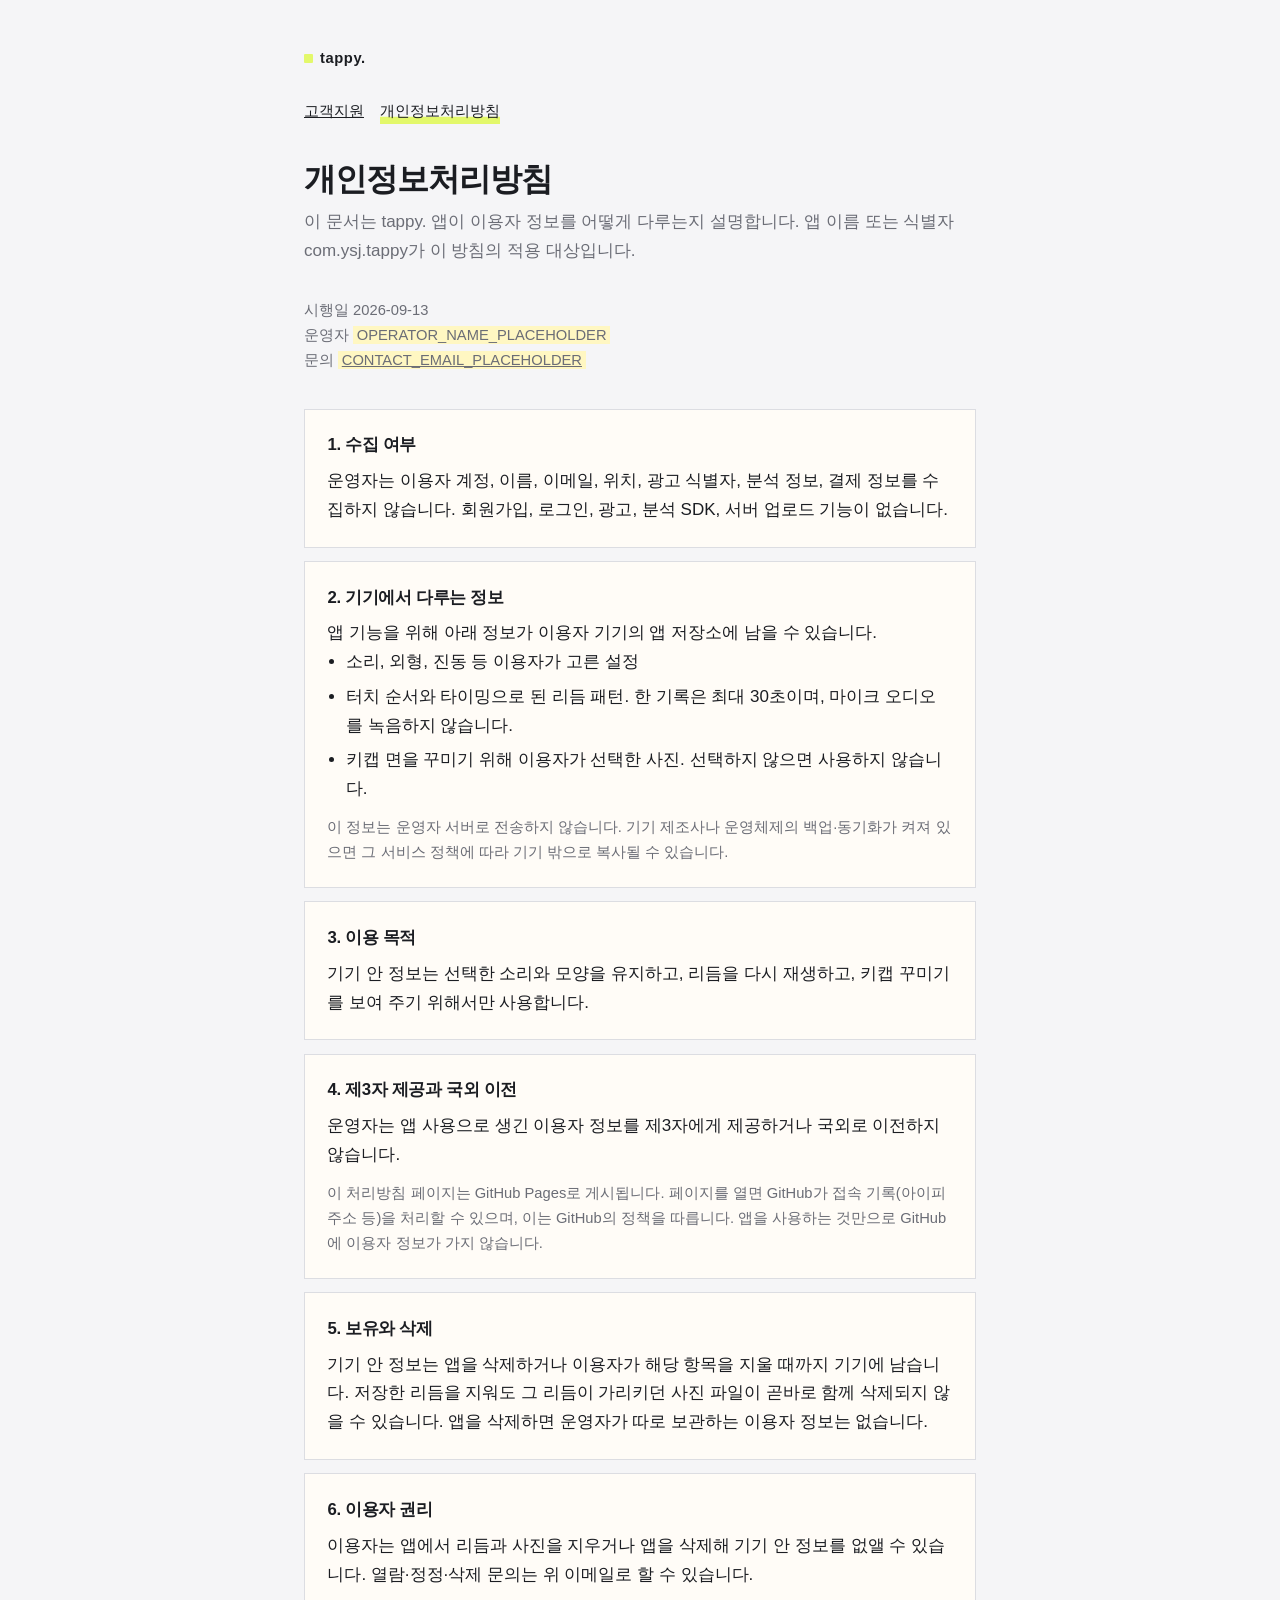
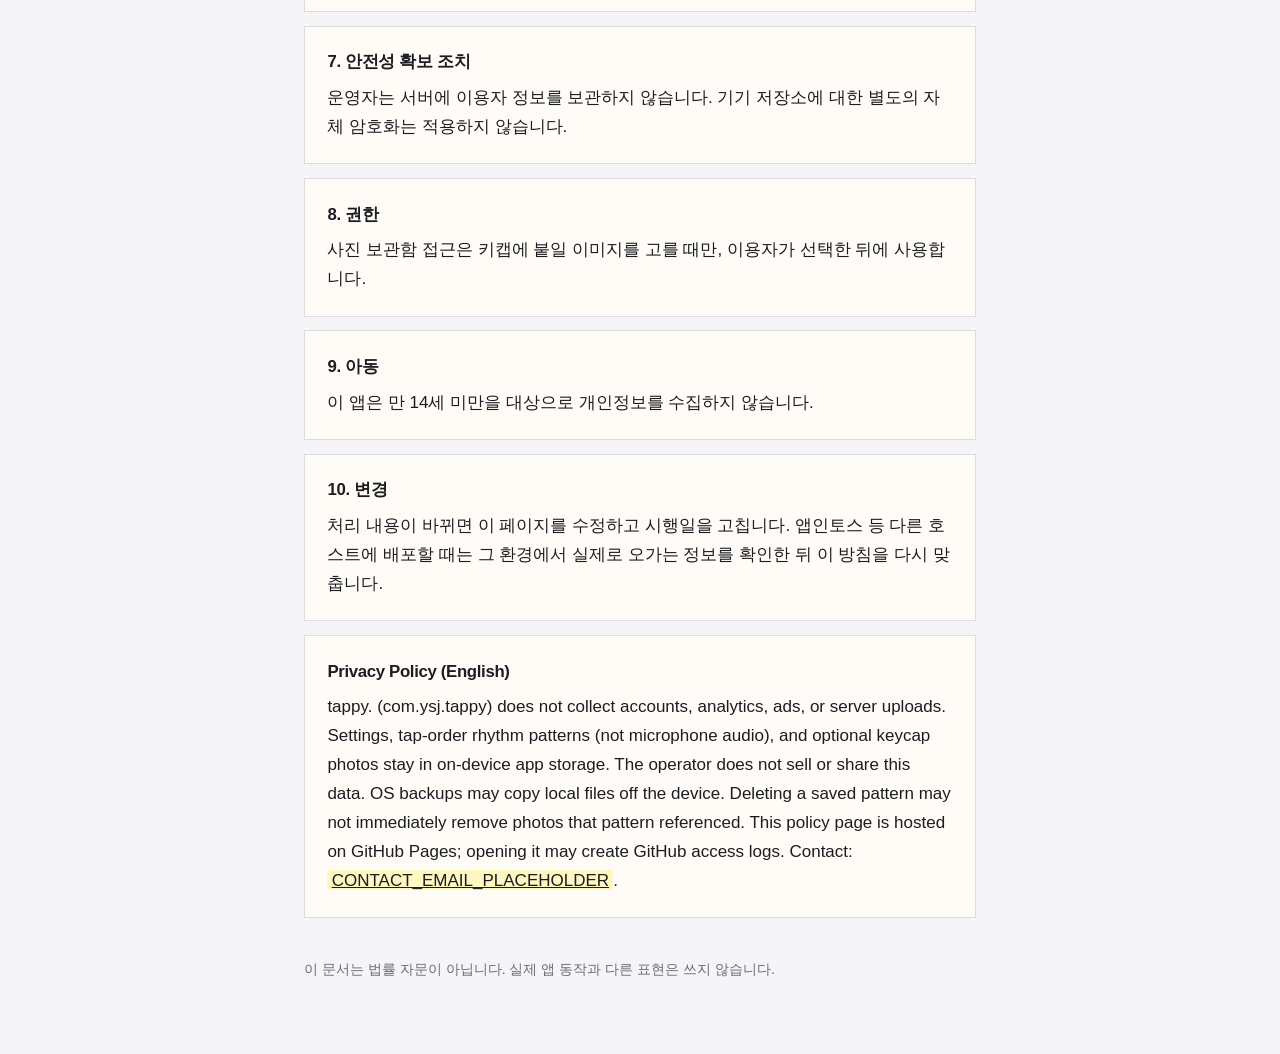
==== privacy/index.html @ 17236013 "Publish tappy support and privacy pages for store listings. Co-authored-by: Cursor <cursoragent@curs" ====
<!DOCTYPE html>
<html lang="ko">
  <head>
    <meta charset="utf-8" />
    <meta name="viewport" content="width=device-width, initial-scale=1" />
    <title>Privacy Policy · tappy. 개인정보처리방침</title>
    <meta
      name="description"
      content="tappy. 앱의 개인정보처리방침입니다. 계정·광고·분석 수집 없이 기기 안에서만 설정과 리듬, 선택 사진을 저장합니다."
    />
    <link rel="stylesheet" href="../styles.css" />
  </head>
  <body>
    <div class="wrap">
      <a class="brand" href="../">
        <i></i>
        <b>tappy.</b>
      </a>
      <nav>
        <a href="../">고객지원</a>
        <a href="./" aria-current="page">개인정보처리방침</a>
      </nav>

      <h1>개인정보처리방침</h1>
      <p class="lede">
        이 문서는 tappy. 앱이 이용자 정보를 어떻게 다루는지 설명합니다. 앱
        이름 또는 식별자 com.ysj.tappy가 이 방침의 적용 대상입니다.
      </p>
      <p class="meta">
        시행일 2026-09-13<br />
        운영자 <span class="todo">OPERATOR_NAME_PLACEHOLDER</span><br />
        문의
        <a class="todo" href="mailto:CONTACT_EMAIL_PLACEHOLDER"
          >CONTACT_EMAIL_PLACEHOLDER</a
        >
      </p>

      <article>
        <h2>1. 수집 여부</h2>
        <p>
          운영자는 이용자 계정, 이름, 이메일, 위치, 광고 식별자, 분석 정보,
          결제 정보를 수집하지 않습니다. 회원가입, 로그인, 광고, 분석 SDK,
          서버 업로드 기능이 없습니다.
        </p>
      </article>

      <article>
        <h2>2. 기기에서 다루는 정보</h2>
        <p>앱 기능을 위해 아래 정보가 이용자 기기의 앱 저장소에 남을 수 있습니다.</p>
        <ul>
          <li>소리, 외형, 진동 등 이용자가 고른 설정</li>
          <li>
            터치 순서와 타이밍으로 된 리듬 패턴. 한 기록은 최대 30초이며,
            마이크 오디오를 녹음하지 않습니다.
          </li>
          <li>
            키캡 면을 꾸미기 위해 이용자가 선택한 사진. 선택하지 않으면
            사용하지 않습니다.
          </li>
        </ul>
        <p class="note">
          이 정보는 운영자 서버로 전송하지 않습니다. 기기 제조사나 운영체제의
          백업·동기화가 켜져 있으면 그 서비스 정책에 따라 기기 밖으로 복사될
          수 있습니다.
        </p>
      </article>

      <article>
        <h2>3. 이용 목적</h2>
        <p>
          기기 안 정보는 선택한 소리와 모양을 유지하고, 리듬을 다시 재생하고,
          키캡 꾸미기를 보여 주기 위해서만 사용합니다.
        </p>
      </article>

      <article>
        <h2>4. 제3자 제공과 국외 이전</h2>
        <p>
          운영자는 앱 사용으로 생긴 이용자 정보를 제3자에게 제공하거나 국외로
          이전하지 않습니다.
        </p>
        <p class="note">
          이 처리방침 페이지는 GitHub Pages로 게시됩니다. 페이지를 열면
          GitHub가 접속 기록(아이피 주소 등)을 처리할 수 있으며, 이는
          GitHub의 정책을 따릅니다. 앱을 사용하는 것만으로 GitHub에 이용자
          정보가 가지 않습니다.
        </p>
      </article>

      <article>
        <h2>5. 보유와 삭제</h2>
        <p>
          기기 안 정보는 앱을 삭제하거나 이용자가 해당 항목을 지울 때까지
          기기에 남습니다. 저장한 리듬을 지워도 그 리듬이 가리키던 사진
          파일이 곧바로 함께 삭제되지 않을 수 있습니다. 앱을 삭제하면 운영자가
          따로 보관하는 이용자 정보는 없습니다.
        </p>
      </article>

      <article>
        <h2>6. 이용자 권리</h2>
        <p>
          이용자는 앱에서 리듬과 사진을 지우거나 앱을 삭제해 기기 안 정보를
          없앨 수 있습니다. 열람·정정·삭제 문의는 위 이메일로 할 수 있습니다.
        </p>
      </article>

      <article>
        <h2>7. 안전성 확보 조치</h2>
        <p>
          운영자는 서버에 이용자 정보를 보관하지 않습니다. 기기 저장소에 대한
          별도의 자체 암호화는 적용하지 않습니다.
        </p>
      </article>

      <article>
        <h2>8. 권한</h2>
        <p>
          사진 보관함 접근은 키캡에 붙일 이미지를 고를 때만, 이용자가 선택한
          뒤에 사용합니다.
        </p>
      </article>

      <article>
        <h2>9. 아동</h2>
        <p>
          이 앱은 만 14세 미만을 대상으로 개인정보를 수집하지 않습니다.
        </p>
      </article>

      <article>
        <h2>10. 변경</h2>
        <p>
          처리 내용이 바뀌면 이 페이지를 수정하고 시행일을 고칩니다. 앱인토스
          등 다른 호스트에 배포할 때는 그 환경에서 실제로 오가는 정보를 확인한
          뒤 이 방침을 다시 맞춥니다.
        </p>
      </article>

      <article>
        <h2>Privacy Policy (English)</h2>
        <p>
          tappy. (com.ysj.tappy) does not collect accounts, analytics, ads, or
          server uploads. Settings, tap-order rhythm patterns (not microphone
          audio), and optional keycap photos stay in on-device app storage.
          The operator does not sell or share this data. OS backups may copy
          local files off the device. Deleting a saved pattern may not
          immediately remove photos that pattern referenced. This policy page
          is hosted on GitHub Pages; opening it may create GitHub access logs.
          Contact:
          <a class="todo" href="mailto:CONTACT_EMAIL_PLACEHOLDER"
            >CONTACT_EMAIL_PLACEHOLDER</a
          >.
        </p>
      </article>

      <footer>
        이 문서는 법률 자문이 아닙니다. 실제 앱 동작과 다른 표현은 쓰지
        않습니다.
      </footer>
    </div>
  </body>
</html>
---- styles.css ----
:root {
  --ink: #1b1d22;
  --muted: #6b6d76;
  --canvas: #f5f5f7;
  --paper: #fffcf7;
  --line: #dcdde2;
  --acid: #e3f86b;
}

* {
  box-sizing: border-box;
}

html {
  color-scheme: light;
}

body {
  margin: 0;
  min-height: 100vh;
  background: var(--canvas);
  color: var(--ink);
  font-family: "Apple SD Gothic Neo", "Noto Sans KR", "Segoe UI", sans-serif;
  font-size: 17px;
  line-height: 1.7;
}

a {
  color: inherit;
}

a:hover {
  text-decoration-thickness: 2px;
}

.wrap {
  width: min(42rem, calc(100% - 2.5rem));
  margin: 0 auto;
  padding: 2.75rem 0 4.5rem;
}

.brand {
  display: inline-flex;
  align-items: baseline;
  gap: 0.45rem;
  margin: 0 0 1.75rem;
  font-size: 0.92rem;
  letter-spacing: 0.04em;
  text-decoration: none;
}

.brand b {
  font-weight: 700;
}

.brand i {
  display: inline-block;
  width: 0.55rem;
  height: 0.55rem;
  background: var(--acid);
  border-radius: 1px;
}

nav {
  display: flex;
  gap: 1rem;
  margin: 0 0 2.25rem;
  font-size: 0.92rem;
}

nav a[aria-current="page"] {
  text-decoration: none;
  box-shadow: inset 0 -0.45rem 0 var(--acid);
}

h1 {
  margin: 0 0 0.6rem;
  font-size: 2rem;
  letter-spacing: -0.03em;
  line-height: 1.2;
}

.lede,
.meta {
  color: var(--muted);
}

.lede {
  margin: 0 0 2rem;
}

.meta {
  margin: 0 0 2.25rem;
  font-size: 0.92rem;
}

article,
.card {
  background: var(--paper);
  border: 1px solid var(--line);
  padding: 1.35rem 1.4rem;
}

article + article,
.card + .card {
  margin-top: 0.85rem;
}

h2 {
  margin: 0 0 0.45rem;
  font-size: 1.05rem;
  letter-spacing: -0.02em;
}

p,
ul {
  margin: 0;
}

ul {
  padding-left: 1.15rem;
}

li + li {
  margin-top: 0.35rem;
}

.note {
  margin-top: 0.7rem;
  color: var(--muted);
  font-size: 0.92rem;
}

.todo {
  background: #fff7c2;
  padding: 0.05em 0.25em;
}

footer {
  margin-top: 2.5rem;
  color: var(--muted);
  font-size: 0.88rem;
}
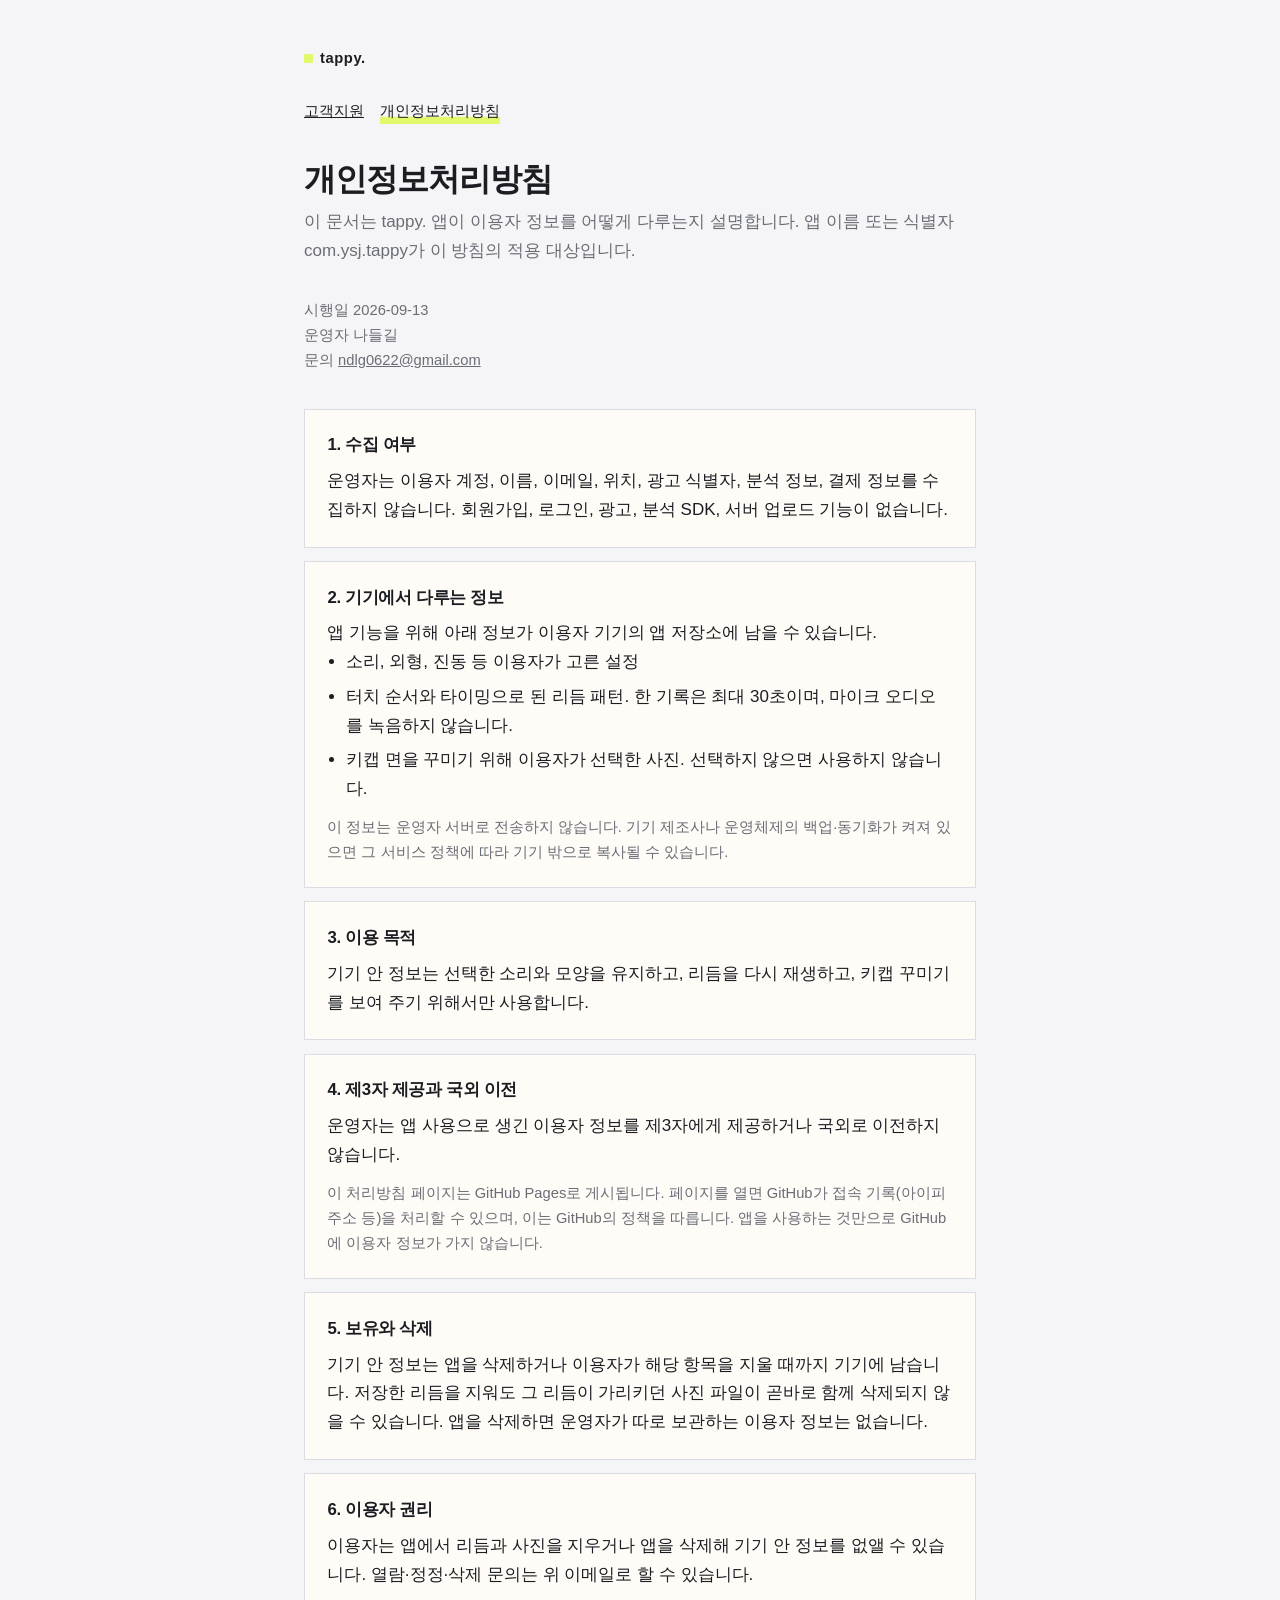
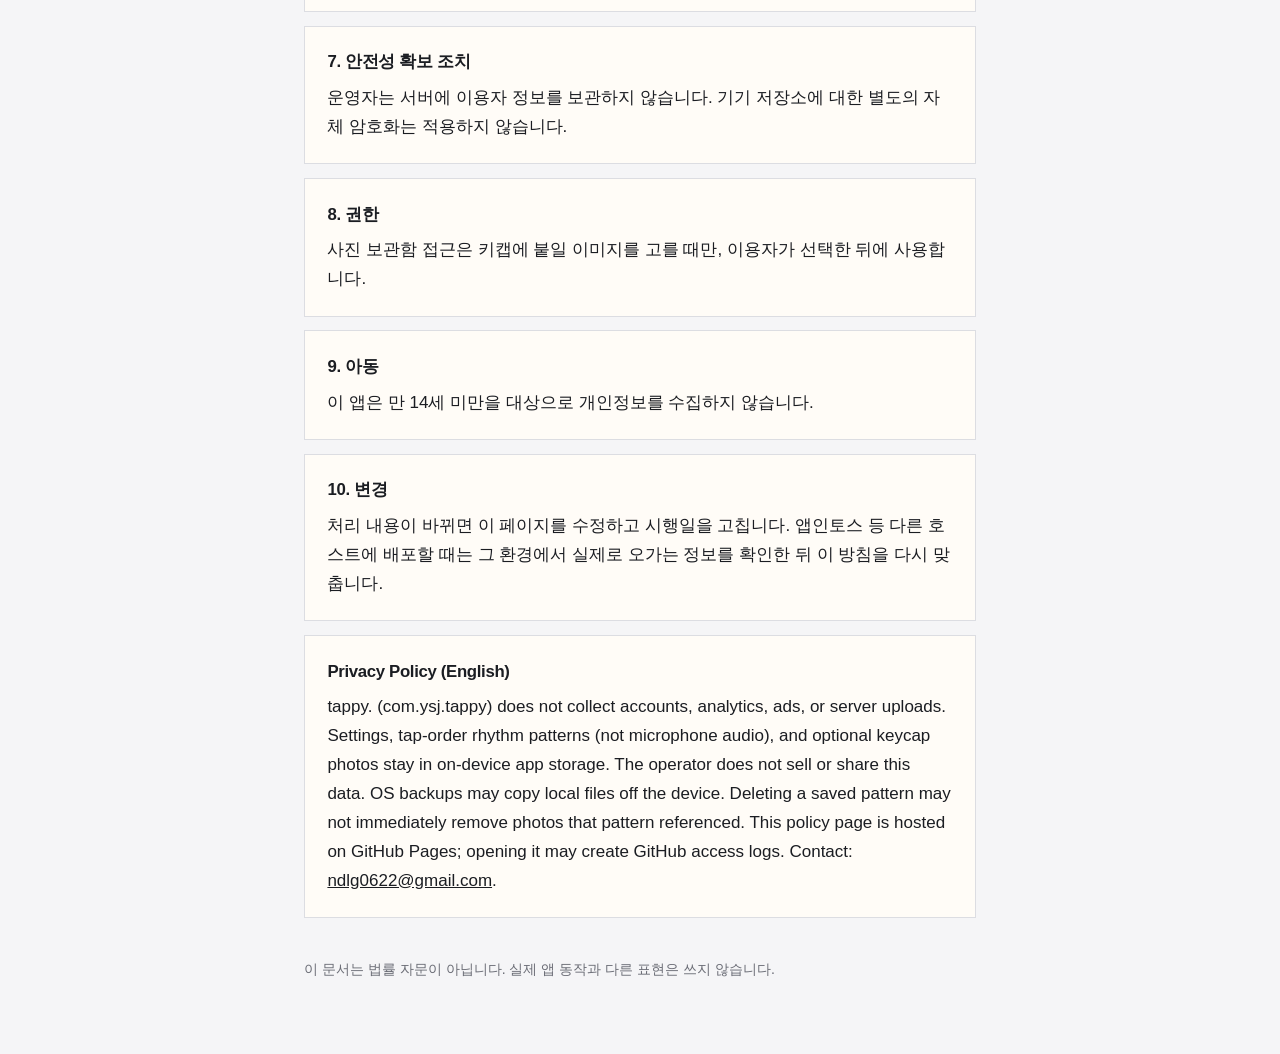
==== commit da69ae93: "Add Nadlgil operator name and support email to public pages. Co-authored-by: Cursor <cursoragent@cur" ====
--- a/privacy/index.html
+++ b/privacy/index.html
@@ -28,11 +28,8 @@
       </p>
       <p class="meta">
         시행일 2026-09-13<br />
-        운영자 <span class="todo">OPERATOR_NAME_PLACEHOLDER</span><br />
-        문의
-        <a class="todo" href="mailto:CONTACT_EMAIL_PLACEHOLDER"
-          >CONTACT_EMAIL_PLACEHOLDER</a
-        >
+        운영자 나들길<br />
+        문의 <a href="mailto:ndlg0622@gmail.com">ndlg0622@gmail.com</a>
       </p>
 
       <article>
@@ -148,9 +145,7 @@
           immediately remove photos that pattern referenced. This policy page
           is hosted on GitHub Pages; opening it may create GitHub access logs.
           Contact:
-          <a class="todo" href="mailto:CONTACT_EMAIL_PLACEHOLDER"
-            >CONTACT_EMAIL_PLACEHOLDER</a
-          >.
+          <a href="mailto:ndlg0622@gmail.com">ndlg0622@gmail.com</a>.
         </p>
       </article>
 
--- a/styles.css
+++ b/styles.css
@@ -131,11 +131,6 @@
   font-size: 0.92rem;
 }
 
-.todo {
-  background: #fff7c2;
-  padding: 0.05em 0.25em;
-}
-
 footer {
   margin-top: 2.5rem;
   color: var(--muted);
